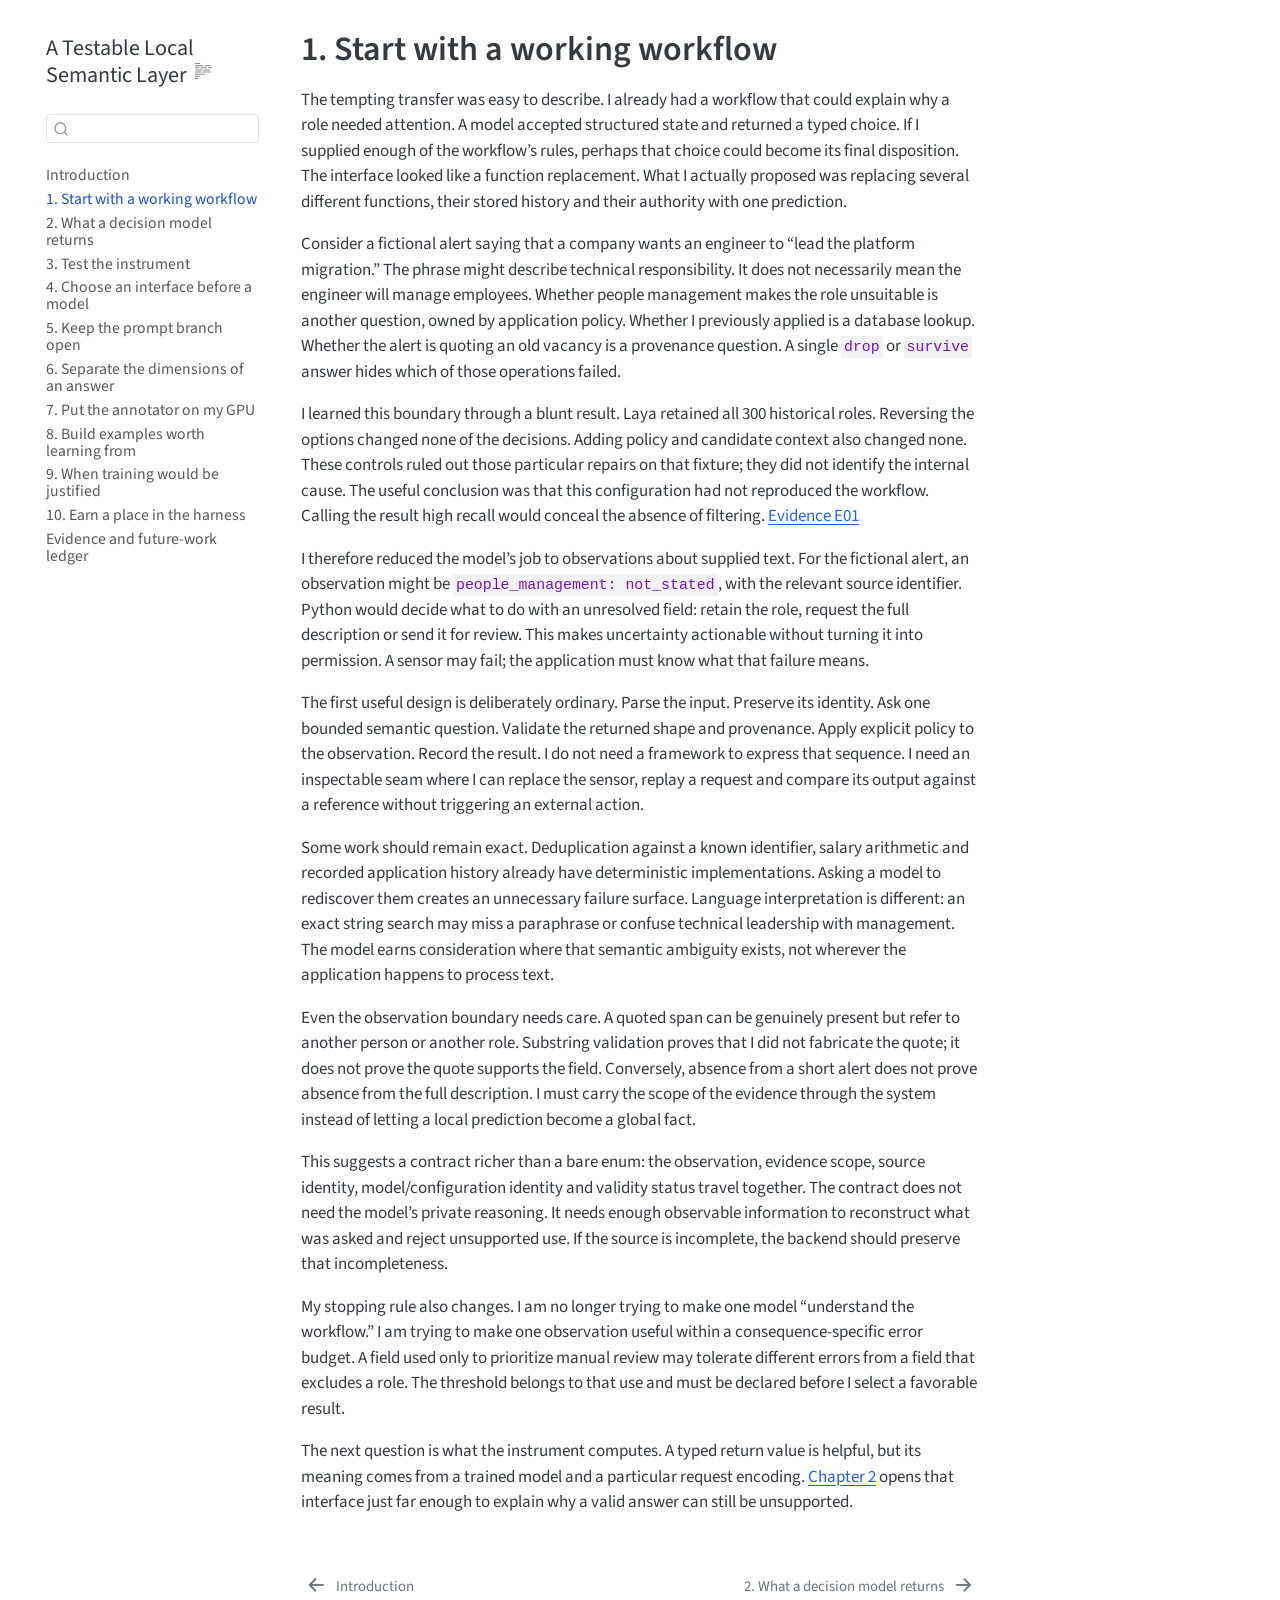
==== docs/01-workflow.html @ e4740bd5 "docs: publish reviewed first research-book draft" ====
<!DOCTYPE html>
<html xmlns="http://www.w3.org/1999/xhtml" lang="en" xml:lang="en"><head>

<meta charset="utf-8">
<meta name="generator" content="quarto-1.10.18">

<meta name="viewport" content="width=device-width, initial-scale=1.0, user-scalable=yes">


<title>1. Start with a working workflow – A Testable Local Semantic Layer</title>
<style>
/* Default styles provided by pandoc.
** See https://pandoc.org/MANUAL.html#variables-for-html for config info.
*/
span.smallcaps{font-variant: small-caps;}
div.columns{display: flex; gap: 1.5em;}
div.column{flex: auto;}
@media screen {
div.columns{gap: min(4vw, 1.5em);}
div.column{overflow-x: auto;}
}
div.hanging-indent{margin-left: 1.5em; text-indent: -1.5em;}
ul.task-list{list-style: none;}
ul.task-list li input[type="checkbox"] {
  width: 0.8em;
  margin: 0 0.8em 0.2em -1em; /* quarto-specific, see https://github.com/quarto-dev/quarto-cli/issues/4556 */ 
  vertical-align: middle;
}
</style>


<script src="site_libs/quarto-nav/quarto-nav.js"></script>
<script src="site_libs/quarto-nav/headroom.min.js"></script>
<script src="site_libs/clipboard/clipboard.min.js"></script>
<script src="site_libs/quarto-search/autocomplete.umd.js"></script>
<script src="site_libs/quarto-search/fuse.min.js"></script>
<script src="site_libs/quarto-search/quarto-search.js"></script>
<meta name="quarto:offset" content="./">
<link href="./02-instrument.html" rel="next">
<link href="./index.html" rel="prev">
<script src="site_libs/quarto-html/quarto.js" type="module"></script>
<script src="site_libs/quarto-html/tabsets/tabsets.js" type="module"></script>
<script src="site_libs/quarto-html/popper.min.js"></script>
<script src="site_libs/quarto-html/tippy.umd.min.js"></script>
<script src="site_libs/quarto-html/anchor.min.js"></script>
<link href="site_libs/quarto-html/tippy.css" rel="stylesheet">
<link href="site_libs/quarto-html/quarto-syntax-highlighting-64a204ab8560d761af7679ceaba22944.css" rel="stylesheet" id="quarto-text-highlighting-styles">
<script src="site_libs/bootstrap/bootstrap.min.js"></script>
<link href="site_libs/bootstrap/bootstrap-icons.css" rel="stylesheet">
<link href="site_libs/bootstrap/bootstrap-7227454d60a76f7036b3a8bd656475dd.min.css" rel="stylesheet" append-hash="true" id="quarto-bootstrap" data-mode="light">
<script id="quarto-search-options" type="application/json">{
  "location": "sidebar",
  "copy-button": false,
  "collapse-after": 3,
  "panel-placement": "start",
  "type": "textbox",
  "limit": 50,
  "keyboard-shortcut": [
    "f",
    "/",
    "s"
  ],
  "show-item-context": false,
  "language": {
    "search-no-results-text": "No results",
    "search-matching-documents-text": "matching documents",
    "search-copy-link-title": "Copy link to search",
    "search-hide-matches-text": "Hide additional matches",
    "search-more-match-text": "more match in this document",
    "search-more-matches-text": "more matches in this document",
    "search-clear-button-title": "Clear",
    "search-text-placeholder": "",
    "search-detached-cancel-button-title": "Cancel",
    "search-submit-button-title": "Submit",
    "search-label": "Search"
  }
}</script>


<link rel="stylesheet" href="styles.css">
</head>

<body class="nav-sidebar floating quarto-light">

<div id="quarto-search-results"></div>
  <header id="quarto-header" class="headroom fixed-top">
  <nav class="quarto-secondary-nav">
    <div class="container-fluid d-flex">
      <button type="button" class="quarto-btn-toggle btn" data-bs-toggle="collapse" role="button" data-bs-target=".quarto-sidebar-collapse-item" aria-controls="quarto-sidebar" aria-expanded="false" aria-label="Toggle sidebar navigation" onclick="if (window.quartoToggleHeadroom) { window.quartoToggleHeadroom(); }">
        <i class="bi bi-layout-text-sidebar-reverse"></i>
      </button>
        <nav class="quarto-page-breadcrumbs" aria-label="breadcrumb"><ol class="breadcrumb"><li class="breadcrumb-item"><a href="./01-workflow.html"><span class="chapter-title">1. Start with a working workflow</span></a></li></ol></nav>
        <a class="flex-grow-1" role="navigation" data-bs-toggle="collapse" data-bs-target=".quarto-sidebar-collapse-item" aria-controls="quarto-sidebar" aria-expanded="false" aria-label="Toggle sidebar navigation" onclick="if (window.quartoToggleHeadroom) { window.quartoToggleHeadroom(); }">      
        </a>
      <button type="button" class="btn quarto-search-button" aria-label="Search" onclick="window.quartoOpenSearch();">
        <i class="bi bi-search"></i>
      </button>
    </div>
  </nav>
</header>
<!-- content -->
<div id="quarto-content" class="quarto-container page-columns page-rows-contents page-layout-article">
<!-- sidebar -->
  <nav id="quarto-sidebar" class="sidebar collapse collapse-horizontal quarto-sidebar-collapse-item sidebar-navigation floating overflow-auto">
    <div class="pt-lg-2 mt-2 text-left sidebar-header">
    <div class="sidebar-title mb-0 py-0">
      <a href="./">A Testable Local Semantic Layer</a> 
        <div class="sidebar-tools-main">
  <a href="" class="quarto-reader-toggle quarto-navigation-tool px-1" onclick="window.quartoToggleReader(); return false;" title="Toggle reader mode">
  <div class="quarto-reader-toggle-btn">
  <i class="bi"></i>
  </div>
</a>
</div>
    </div>
      </div>
        <div class="mt-2 flex-shrink-0 align-items-center">
        <div class="sidebar-search">
        <div id="quarto-search" class="" title="Search"></div>
        </div>
        </div>
    <div class="sidebar-menu-container"> 
    <ul class="list-unstyled mt-1">
        <li class="sidebar-item">
  <div class="sidebar-item-container"> 
  <a href="./index.html" class="sidebar-item-text sidebar-link"><span class="chapter-title">Introduction</span></a>
  </div>
</li>
        <li class="sidebar-item">
  <div class="sidebar-item-container"> 
  <a href="./01-workflow.html" class="sidebar-item-text sidebar-link active"><span class="chapter-title">1. Start with a working workflow</span></a>
  </div>
</li>
        <li class="sidebar-item">
  <div class="sidebar-item-container"> 
  <a href="./02-instrument.html" class="sidebar-item-text sidebar-link"><span class="chapter-title">2. What a decision model returns</span></a>
  </div>
</li>
        <li class="sidebar-item">
  <div class="sidebar-item-container"> 
  <a href="./03-diagnostics.html" class="sidebar-item-text sidebar-link"><span class="chapter-title">3. Test the instrument</span></a>
  </div>
</li>
        <li class="sidebar-item">
  <div class="sidebar-item-container"> 
  <a href="./04-landscape.html" class="sidebar-item-text sidebar-link"><span class="chapter-title">4. Choose an interface before a model</span></a>
  </div>
</li>
        <li class="sidebar-item">
  <div class="sidebar-item-container"> 
  <a href="./05-prompts.html" class="sidebar-item-text sidebar-link"><span class="chapter-title">5. Keep the prompt branch open</span></a>
  </div>
</li>
        <li class="sidebar-item">
  <div class="sidebar-item-container"> 
  <a href="./06-references.html" class="sidebar-item-text sidebar-link"><span class="chapter-title">6. Separate the dimensions of an answer</span></a>
  </div>
</li>
        <li class="sidebar-item">
  <div class="sidebar-item-container"> 
  <a href="./07-spark.html" class="sidebar-item-text sidebar-link"><span class="chapter-title">7. Put the annotator on my GPU</span></a>
  </div>
</li>
        <li class="sidebar-item">
  <div class="sidebar-item-container"> 
  <a href="./08-supervision.html" class="sidebar-item-text sidebar-link"><span class="chapter-title">8. Build examples worth learning from</span></a>
  </div>
</li>
        <li class="sidebar-item">
  <div class="sidebar-item-container"> 
  <a href="./09-training.html" class="sidebar-item-text sidebar-link"><span class="chapter-title">9. When training would be justified</span></a>
  </div>
</li>
        <li class="sidebar-item">
  <div class="sidebar-item-container"> 
  <a href="./10-gates.html" class="sidebar-item-text sidebar-link"><span class="chapter-title">10. Earn a place in the harness</span></a>
  </div>
</li>
        <li class="sidebar-item">
  <div class="sidebar-item-container"> 
  <a href="./evidence.html" class="sidebar-item-text sidebar-link"><span class="chapter-title">Evidence and future-work ledger</span></a>
  </div>
</li>
    </ul>
    </div>
</nav>
<div id="quarto-sidebar-glass" class="quarto-sidebar-collapse-item" data-bs-toggle="collapse" data-bs-target=".quarto-sidebar-collapse-item"></div>
<!-- margin-sidebar -->
    <div id="quarto-margin-sidebar" class="sidebar margin-sidebar zindex-bottom">
        
    </div>
<!-- main -->
<main class="content" id="quarto-document-content">

<header id="title-block-header" class="quarto-title-block default">
<div class="quarto-title">
<h1 class="title"><span class="chapter-title">1. Start with a working workflow</span></h1>
</div>



<div class="quarto-title-meta">

    
  
    
  </div>
  


</header>


<!-- block: ch01-001 -->
<p><span id="ch01-001"></span></p>
<!-- block: ch01-002 -->
<p><span id="ch01-002"></span></p>
<p>The tempting transfer was easy to describe. I already had a workflow that could explain why a role needed attention. A model accepted structured state and returned a typed choice. If I supplied enough of the workflow’s rules, perhaps that choice could become its final disposition. The interface looked like a function replacement. What I actually proposed was replacing several different functions, their stored history and their authority with one prediction.</p>
<!-- block: ch01-003 -->
<p><span id="ch01-003"></span></p>
<p>Consider a fictional alert saying that a company wants an engineer to “lead the platform migration.” The phrase might describe technical responsibility. It does not necessarily mean the engineer will manage employees. Whether people management makes the role unsuitable is another question, owned by application policy. Whether I previously applied is a database lookup. Whether the alert is quoting an old vacancy is a provenance question. A single <code>drop</code> or <code>survive</code> answer hides which of those operations failed.</p>
<!-- block: ch01-004 -->
<p><span id="ch01-004"></span></p>
<p>I learned this boundary through a blunt result. Laya retained all 300 historical roles. Reversing the options changed none of the decisions. Adding policy and candidate context also changed none. These controls ruled out those particular repairs on that fixture; they did not identify the internal cause. The useful conclusion was that this configuration had not reproduced the workflow. Calling the result high recall would conceal the absence of filtering. <a href="./evidence.html#e01-workflow-and-sparse-evidence">Evidence E01</a></p>
<!-- block: ch01-005 -->
<p><span id="ch01-005"></span></p>
<p>I therefore reduced the model’s job to observations about supplied text. For the fictional alert, an observation might be <code>people_management: not_stated</code>, with the relevant source identifier. Python would decide what to do with an unresolved field: retain the role, request the full description or send it for review. This makes uncertainty actionable without turning it into permission. A sensor may fail; the application must know what that failure means.</p>
<!-- block: ch01-006 -->
<p><span id="ch01-006"></span></p>
<p>The first useful design is deliberately ordinary. Parse the input. Preserve its identity. Ask one bounded semantic question. Validate the returned shape and provenance. Apply explicit policy to the observation. Record the result. I do not need a framework to express that sequence. I need an inspectable seam where I can replace the sensor, replay a request and compare its output against a reference without triggering an external action.</p>
<!-- block: ch01-007 -->
<p><span id="ch01-007"></span></p>
<p>Some work should remain exact. Deduplication against a known identifier, salary arithmetic and recorded application history already have deterministic implementations. Asking a model to rediscover them creates an unnecessary failure surface. Language interpretation is different: an exact string search may miss a paraphrase or confuse technical leadership with management. The model earns consideration where that semantic ambiguity exists, not wherever the application happens to process text.</p>
<!-- block: ch01-008 -->
<p><span id="ch01-008"></span></p>
<p>Even the observation boundary needs care. A quoted span can be genuinely present but refer to another person or another role. Substring validation proves that I did not fabricate the quote; it does not prove the quote supports the field. Conversely, absence from a short alert does not prove absence from the full description. I must carry the scope of the evidence through the system instead of letting a local prediction become a global fact.</p>
<!-- block: ch01-009 -->
<p><span id="ch01-009"></span></p>
<p>This suggests a contract richer than a bare enum: the observation, evidence scope, source identity, model/configuration identity and validity status travel together. The contract does not need the model’s private reasoning. It needs enough observable information to reconstruct what was asked and reject unsupported use. If the source is incomplete, the backend should preserve that incompleteness.</p>
<!-- block: ch01-010 -->
<p><span id="ch01-010"></span></p>
<p>My stopping rule also changes. I am no longer trying to make one model “understand the workflow.” I am trying to make one observation useful within a consequence-specific error budget. A field used only to prioritize manual review may tolerate different errors from a field that excludes a role. The threshold belongs to that use and must be declared before I select a favorable result.</p>
<!-- block: ch01-011 -->
<p><span id="ch01-011"></span></p>
<p>The next question is what the instrument computes. A typed return value is helpful, but its meaning comes from a trained model and a particular request encoding. <a href="./02-instrument.html">Chapter 2</a> opens that interface just far enough to explain why a valid answer can still be unsupported.</p>



</main> <!-- /main -->
<script id="quarto-html-after-body" type="application/javascript">
  window.document.addEventListener("DOMContentLoaded", function (event) {
    const icon = "";
    const anchorJS = new window.AnchorJS();
    anchorJS.options = {
      placement: 'right',
      icon: icon
    };
    anchorJS.add('.anchored');
    const isCodeAnnotation = (el) => {
      for (const clz of el.classList) {
        if (clz.startsWith('code-annotation-')) {                     
          return true;
        }
      }
      return false;
    }
    const onCopySuccess = function(e) {
      // button target
      const button = e.trigger;
      // don't keep focus
      button.blur();
      // flash "checked"
      button.classList.add('code-copy-button-checked');
      var currentTitle = button.getAttribute("title");
      button.setAttribute("title", "Copied!");
      let tooltip;
      if (window.bootstrap) {
        button.setAttribute("data-bs-toggle", "tooltip");
        button.setAttribute("data-bs-placement", "left");
        button.setAttribute("data-bs-title", "Copied!");
        tooltip = new bootstrap.Tooltip(button, 
          { trigger: "manual", 
            customClass: "code-copy-button-tooltip",
            offset: [0, -8]});
        tooltip.show();    
      }
      setTimeout(function() {
        if (tooltip) {
          tooltip.hide();
          button.removeAttribute("data-bs-title");
          button.removeAttribute("data-bs-toggle");
          button.removeAttribute("data-bs-placement");
        }
        button.setAttribute("title", currentTitle);
        button.classList.remove('code-copy-button-checked');
      }, 1000);
      // clear code selection
      e.clearSelection();
    }
    const getTextToCopy = function(trigger) {
      const outerScaffold = trigger.parentElement.cloneNode(true);
      const codeEl = outerScaffold.querySelector('code');
      for (const childEl of codeEl.children) {
        if (isCodeAnnotation(childEl)) {
          childEl.remove();
        }
      }
      return codeEl.innerText;
    }
    const clipboard = new window.ClipboardJS('.code-copy-button:not([data-in-quarto-modal])', {
      text: getTextToCopy
    });
    clipboard.on('success', onCopySuccess);
    if (window.document.getElementById('quarto-embedded-source-code-modal')) {
      const clipboardModal = new window.ClipboardJS('.code-copy-button[data-in-quarto-modal]', {
        text: getTextToCopy,
        container: window.document.getElementById('quarto-embedded-source-code-modal')
      });
      clipboardModal.on('success', onCopySuccess);
    }
      var localhostRegex = new RegExp(/^(?:http|https):\/\/localhost\:?[0-9]*\//);
      var mailtoRegex = new RegExp(/^mailto:/);
        var filterRegex = new RegExp('/' + window.location.host + '/');
      var isInternal = (href) => {
          return filterRegex.test(href) || localhostRegex.test(href) || mailtoRegex.test(href);
      }
      // Inspect non-navigation links and adorn them if external
     var links = window.document.querySelectorAll('a[href]:not(.nav-link):not(.navbar-brand):not(.toc-action):not(.sidebar-link):not(.sidebar-item-toggle):not(.pagination-link):not(.no-external):not([aria-hidden]):not(.dropdown-item):not(.quarto-navigation-tool):not(.about-link)');
      for (var i=0; i<links.length; i++) {
        const link = links[i];
        if (!isInternal(link.href)) {
          // undo the damage that might have been done by quarto-nav.js in the case of
          // links that we want to consider external
          if (link.dataset.originalHref !== undefined) {
            link.href = link.dataset.originalHref;
          }
        }
      }
    function tippyHover(el, contentFn, onTriggerFn, onUntriggerFn) {
      const config = {
        allowHTML: true,
        maxWidth: 500,
        delay: 100,
        arrow: false,
        appendTo: function(el) {
            return el.parentElement;
        },
        interactive: true,
        interactiveBorder: 10,
        theme: 'quarto',
        placement: 'bottom-start',
      };
      if (contentFn) {
        config.content = contentFn;
      }
      if (onTriggerFn) {
        config.onTrigger = onTriggerFn;
      }
      if (onUntriggerFn) {
        config.onUntrigger = onUntriggerFn;
      }
      window.tippy(el, config); 
    }
    const noterefs = window.document.querySelectorAll('a[role="doc-noteref"]');
    for (var i=0; i<noterefs.length; i++) {
      const ref = noterefs[i];
      tippyHover(ref, function() {
        // use id or data attribute instead here
        let href = ref.getAttribute('data-footnote-href') || ref.getAttribute('href');
        try { href = new URL(href).hash; } catch {}
        const id = href.replace(/^#\/?/, "");
        const note = window.document.getElementById(id);
        if (note) {
          return note.innerHTML;
        } else {
          return "";
        }
      });
    }
    const xrefs = window.document.querySelectorAll('a.quarto-xref');
    const processXRef = (id, note) => {
      // Strip column container classes
      const stripColumnClz = (el) => {
        el.classList.remove("page-full", "page-columns");
        if (el.children) {
          for (const child of el.children) {
            stripColumnClz(child);
          }
        }
      }
      stripColumnClz(note)
      if (id === null || id.startsWith('sec-')) {
        // Special case sections, only their first couple elements
        const container = document.createElement("div");
        if (note.children && note.children.length > 2) {
          container.appendChild(note.children[0].cloneNode(true));
          for (let i = 1; i < note.children.length; i++) {
            const child = note.children[i];
            if (child.tagName === "P" && child.innerText === "") {
              continue;
            } else {
              container.appendChild(child.cloneNode(true));
              break;
            }
          }
          if (window.Quarto?.typesetMath) {
            window.Quarto.typesetMath(container);
          }
          return container.innerHTML
        } else {
          if (window.Quarto?.typesetMath) {
            window.Quarto.typesetMath(note);
          }
          return note.innerHTML;
        }
      } else {
        // Remove any anchor links if they are present
        const anchorLink = note.querySelector('a.anchorjs-link');
        if (anchorLink) {
          anchorLink.remove();
        }
        if (window.Quarto?.typesetMath) {
          window.Quarto.typesetMath(note);
        }
        if (note.classList.contains("callout")) {
          return note.outerHTML;
        } else {
          return note.innerHTML;
        }
      }
    }
    for (var i=0; i<xrefs.length; i++) {
      const xref = xrefs[i];
      tippyHover(xref, undefined, function(instance) {
        instance.disable();
        let url = xref.getAttribute('href');
        let hash = undefined; 
        if (url.startsWith('#')) {
          hash = url;
        } else {
          try { hash = new URL(url).hash; } catch {}
        }
        if (hash) {
          const id = hash.replace(/^#\/?/, "");
          const note = window.document.getElementById(id);
          if (note !== null) {
            try {
              const html = processXRef(id, note.cloneNode(true));
              instance.setContent(html);
            } finally {
              instance.enable();
              instance.show();
            }
          } else {
            // See if we can fetch this
            fetch(url.split('#')[0])
            .then(res => res.text())
            .then(html => {
              const parser = new DOMParser();
              const htmlDoc = parser.parseFromString(html, "text/html");
              const note = htmlDoc.getElementById(id);
              if (note !== null) {
                const html = processXRef(id, note);
                instance.setContent(html);
              } 
            }).finally(() => {
              instance.enable();
              instance.show();
            });
          }
        } else {
          // See if we can fetch a full url (with no hash to target)
          // This is a special case and we should probably do some content thinning / targeting
          fetch(url)
          .then(res => res.text())
          .then(html => {
            const parser = new DOMParser();
            const htmlDoc = parser.parseFromString(html, "text/html");
            const note = htmlDoc.querySelector('main.content');
            if (note !== null) {
              // This should only happen for chapter cross references
              // (since there is no id in the URL)
              // remove the first header
              if (note.children.length > 0 && note.children[0].tagName === "HEADER") {
                note.children[0].remove();
              }
              const html = processXRef(null, note);
              instance.setContent(html);
            } 
          }).finally(() => {
            instance.enable();
            instance.show();
          });
        }
      }, function(instance) {
      });
    }
        let selectedAnnoteEl;
        const selectorForAnnotation = ( cell, annotation) => {
          let cellAttr = 'data-code-cell="' + cell + '"';
          let lineAttr = 'data-code-annotation="' +  annotation + '"';
          const selector = 'span[' + cellAttr + '][' + lineAttr + ']';
          return selector;
        }
        const selectCodeLines = (annoteEl) => {
          const doc = window.document;
          const targetCell = annoteEl.getAttribute("data-target-cell");
          const targetAnnotation = annoteEl.getAttribute("data-target-annotation");
          const annoteSpan = window.document.querySelector(selectorForAnnotation(targetCell, targetAnnotation));
          const lines = annoteSpan.getAttribute("data-code-lines").split(",");
          const lineIds = lines.map((line) => {
            return targetCell + "-" + line;
          })
          let top = null;
          let height = null;
          let parent = null;
          if (lineIds.length > 0) {
              //compute the position of the single el (top and bottom and make a div)
              const el = window.document.getElementById(lineIds[0]);
              top = el.offsetTop;
              height = el.offsetHeight;
              parent = el.parentElement.parentElement;
            if (lineIds.length > 1) {
              const lastEl = window.document.getElementById(lineIds[lineIds.length - 1]);
              const bottom = lastEl.offsetTop + lastEl.offsetHeight;
              height = bottom - top;
            }
            if (top !== null && height !== null && parent !== null) {
              // cook up a div (if necessary) and position it 
              let div = window.document.getElementById("code-annotation-line-highlight");
              if (div === null) {
                div = window.document.createElement("div");
                div.setAttribute("id", "code-annotation-line-highlight");
                div.style.position = 'absolute';
                parent.appendChild(div);
              }
              div.style.top = top - 2 + "px";
              div.style.height = height + 4 + "px";
              div.style.left = 0;
              let gutterDiv = window.document.getElementById("code-annotation-line-highlight-gutter");
              if (gutterDiv === null) {
                gutterDiv = window.document.createElement("div");
                gutterDiv.setAttribute("id", "code-annotation-line-highlight-gutter");
                gutterDiv.style.position = 'absolute';
                const codeCell = window.document.getElementById(targetCell);
                const gutter = codeCell.querySelector('.code-annotation-gutter');
                gutter.appendChild(gutterDiv);
              }
              gutterDiv.style.top = top - 2 + "px";
              gutterDiv.style.height = height + 4 + "px";
            }
            selectedAnnoteEl = annoteEl;
          }
        };
        const unselectCodeLines = () => {
          const elementsIds = ["code-annotation-line-highlight", "code-annotation-line-highlight-gutter"];
          elementsIds.forEach((elId) => {
            const div = window.document.getElementById(elId);
            if (div) {
              div.remove();
            }
          });
          selectedAnnoteEl = undefined;
        };
          // Handle positioning of the toggle
      window.addEventListener(
        "resize",
        throttle(() => {
          elRect = undefined;
          if (selectedAnnoteEl) {
            selectCodeLines(selectedAnnoteEl);
          }
        }, 10)
      );
      function throttle(fn, ms) {
      let throttle = false;
      let timer;
        return (...args) => {
          if(!throttle) { // first call gets through
              fn.apply(this, args);
              throttle = true;
          } else { // all the others get throttled
              if(timer) clearTimeout(timer); // cancel #2
              timer = setTimeout(() => {
                fn.apply(this, args);
                timer = throttle = false;
              }, ms);
          }
        };
      }
        // Attach click handler to the DT
        const annoteDls = window.document.querySelectorAll('dt[data-target-cell]');
        for (const annoteDlNode of annoteDls) {
          annoteDlNode.addEventListener('click', (event) => {
            const clickedEl = event.target;
            if (clickedEl !== selectedAnnoteEl) {
              unselectCodeLines();
              const activeEl = window.document.querySelector('dt[data-target-cell].code-annotation-active');
              if (activeEl) {
                activeEl.classList.remove('code-annotation-active');
              }
              selectCodeLines(clickedEl);
              clickedEl.classList.add('code-annotation-active');
            } else {
              // Unselect the line
              unselectCodeLines();
              clickedEl.classList.remove('code-annotation-active');
            }
          });
        }
    const findCites = (el) => {
      const parentEl = el.parentElement;
      if (parentEl) {
        const cites = parentEl.dataset.cites;
        if (cites) {
          return {
            el,
            cites: cites.split(' ')
          };
        } else {
          return findCites(el.parentElement)
        }
      } else {
        return undefined;
      }
    };
    var bibliorefs = window.document.querySelectorAll('a[role="doc-biblioref"]');
    for (var i=0; i<bibliorefs.length; i++) {
      const ref = bibliorefs[i];
      const citeInfo = findCites(ref);
      if (citeInfo) {
        tippyHover(citeInfo.el, function() {
          var popup = window.document.createElement('div');
          citeInfo.cites.forEach(function(cite) {
            var citeDiv = window.document.createElement('div');
            citeDiv.classList.add('hanging-indent');
            citeDiv.classList.add('csl-entry');
            var biblioDiv = window.document.getElementById('ref-' + cite);
            if (biblioDiv) {
              citeDiv.innerHTML = biblioDiv.innerHTML;
            }
            popup.appendChild(citeDiv);
          });
          return popup.innerHTML;
        });
      }
    }
  });
  </script>
<nav class="page-navigation">
  <div class="nav-page nav-page-previous">
      <a href="./index.html" class="pagination-link" aria-label="Introduction">
        <i class="bi bi-arrow-left-short"></i> <span class="nav-page-text"><span class="chapter-title">Introduction</span></span>
      </a>          
  </div>
  <div class="nav-page nav-page-next">
      <a href="./02-instrument.html" class="pagination-link" aria-label="2. What a decision model returns">
        <span class="nav-page-text"><span class="chapter-title">2. What a decision model returns</span></span> <i class="bi bi-arrow-right-short"></i>
      </a>
  </div>
</nav>
</div> <!-- /content -->




</body></html>
---- docs/site_libs/quarto-html/tippy.css ----
.tippy-box[data-animation=fade][data-state=hidden]{opacity:0}[data-tippy-root]{max-width:calc(100vw - 10px)}.tippy-box{position:relative;background-color:#333;color:#fff;border-radius:4px;font-size:14px;line-height:1.4;white-space:normal;outline:0;transition-property:transform,visibility,opacity}.tippy-box[data-placement^=top]>.tippy-arrow{bottom:0}.tippy-box[data-placement^=top]>.tippy-arrow:before{bottom:-7px;left:0;border-width:8px 8px 0;border-top-color:initial;transform-origin:center top}.tippy-box[data-placement^=bottom]>.tippy-arrow{top:0}.tippy-box[data-placement^=bottom]>.tippy-arrow:before{top:-7px;left:0;border-width:0 8px 8px;border-bottom-color:initial;transform-origin:center bottom}.tippy-box[data-placement^=left]>.tippy-arrow{right:0}.tippy-box[data-placement^=left]>.tippy-arrow:before{border-width:8px 0 8px 8px;border-left-color:initial;right:-7px;transform-origin:center left}.tippy-box[data-placement^=right]>.tippy-arrow{left:0}.tippy-box[data-placement^=right]>.tippy-arrow:before{left:-7px;border-width:8px 8px 8px 0;border-right-color:initial;transform-origin:center right}.tippy-box[data-inertia][data-state=visible]{transition-timing-function:cubic-bezier(.54,1.5,.38,1.11)}.tippy-arrow{width:16px;height:16px;color:#333}.tippy-arrow:before{content:"";position:absolute;border-color:transparent;border-style:solid}.tippy-content{position:relative;padding:5px 9px;z-index:1}
---- docs/site_libs/quarto-html/quarto-syntax-highlighting-64a204ab8560d761af7679ceaba22944.css ----
/* quarto syntax highlight colors */
:root {
  --quarto-hl-ot-color: #003B4F;
  --quarto-hl-at-color: #657422;
  --quarto-hl-ss-color: #20794D;
  --quarto-hl-an-color: #5E5E5E;
  --quarto-hl-fu-color: #4758AB;
  --quarto-hl-st-color: #20794D;
  --quarto-hl-cf-color: #003B4F;
  --quarto-hl-op-color: #5E5E5E;
  --quarto-hl-er-color: #AD0000;
  --quarto-hl-bn-color: #AD0000;
  --quarto-hl-al-color: #AD0000;
  --quarto-hl-va-color: #111111;
  --quarto-hl-bu-color: inherit;
  --quarto-hl-ex-color: inherit;
  --quarto-hl-pp-color: #AD0000;
  --quarto-hl-in-color: #5E5E5E;
  --quarto-hl-vs-color: #20794D;
  --quarto-hl-wa-color: #5E5E5E;
  --quarto-hl-do-color: #5E5E5E;
  --quarto-hl-im-color: #00769E;
  --quarto-hl-ch-color: #20794D;
  --quarto-hl-dt-color: #AD0000;
  --quarto-hl-fl-color: #AD0000;
  --quarto-hl-co-color: #5E5E5E;
  --quarto-hl-cv-color: #5E5E5E;
  --quarto-hl-cn-color: #8f5902;
  --quarto-hl-sc-color: #5E5E5E;
  --quarto-hl-dv-color: #AD0000;
  --quarto-hl-kw-color: #003B4F;
}

/* other quarto variables */
:root {
  --quarto-font-monospace: SFMono-Regular, Menlo, Monaco, Consolas, "Liberation Mono", "Courier New", monospace;
}

/* syntax highlight based on Pandoc's rules */
pre > code.sourceCode > span {
  color: #003B4F;
}

code.sourceCode > span {
  color: #003B4F;
}

div.sourceCode,
div.sourceCode pre.sourceCode {
  color: #003B4F;
}

/* Normal */
code span {
  color: #003B4F;
}

/* Alert */
code span.al {
  color: #AD0000;
  font-style: inherit;
}

/* Annotation */
code span.an {
  color: #5E5E5E;
  font-style: inherit;
}

/* Attribute */
code span.at {
  color: #657422;
  font-style: inherit;
}

/* BaseN */
code span.bn {
  color: #AD0000;
  font-style: inherit;
}

/* BuiltIn */
code span.bu {
  font-style: inherit;
}

/* ControlFlow */
code span.cf {
  color: #003B4F;
  font-weight: bold;
  font-style: inherit;
}

/* Char */
code span.ch {
  color: #20794D;
  font-style: inherit;
}

/* Constant */
code span.cn {
  color: #8f5902;
  font-style: inherit;
}

/* Comment */
code span.co {
  color: #5E5E5E;
  font-style: inherit;
}

/* CommentVar */
code span.cv {
  color: #5E5E5E;
  font-style: italic;
}

/* Documentation */
code span.do {
  color: #5E5E5E;
  font-style: italic;
}

/* DataType */
code span.dt {
  color: #AD0000;
  font-style: inherit;
}

/* DecVal */
code span.dv {
  color: #AD0000;
  font-style: inherit;
}

/* Error */
code span.er {
  color: #AD0000;
  font-style: inherit;
}

/* Extension */
code span.ex {
  font-style: inherit;
}

/* Float */
code span.fl {
  color: #AD0000;
  font-style: inherit;
}

/* Function */
code span.fu {
  color: #4758AB;
  font-style: inherit;
}

/* Import */
code span.im {
  color: #00769E;
  font-style: inherit;
}

/* Information */
code span.in {
  color: #5E5E5E;
  font-style: inherit;
}

/* Keyword */
code span.kw {
  color: #003B4F;
  font-weight: bold;
  font-style: inherit;
}

/* Operator */
code span.op {
  color: #5E5E5E;
  font-style: inherit;
}

/* Other */
code span.ot {
  color: #003B4F;
  font-style: inherit;
}

/* Preprocessor */
code span.pp {
  color: #AD0000;
  font-style: inherit;
}

/* SpecialChar */
code span.sc {
  color: #5E5E5E;
  font-style: inherit;
}

/* SpecialString */
code span.ss {
  color: #20794D;
  font-style: inherit;
}

/* String */
code span.st {
  color: #20794D;
  font-style: inherit;
}

/* Variable */
code span.va {
  color: #111111;
  font-style: inherit;
}

/* VerbatimString */
code span.vs {
  color: #20794D;
  font-style: inherit;
}

/* Warning */
code span.wa {
  color: #5E5E5E;
  font-style: italic;
}

.prevent-inlining {
  content: "</";
}

/*# sourceMappingURL=9d8d5bb603a83b8298b89080a598c93b.css.map */
---- docs/styles.css ----
table { display:block; overflow-x:auto; max-width:100%; } td,th { white-space:normal; overflow-wrap:anywhere; } pre { max-width:100%; overflow-x:auto; } img { max-width:100%; height:auto; }
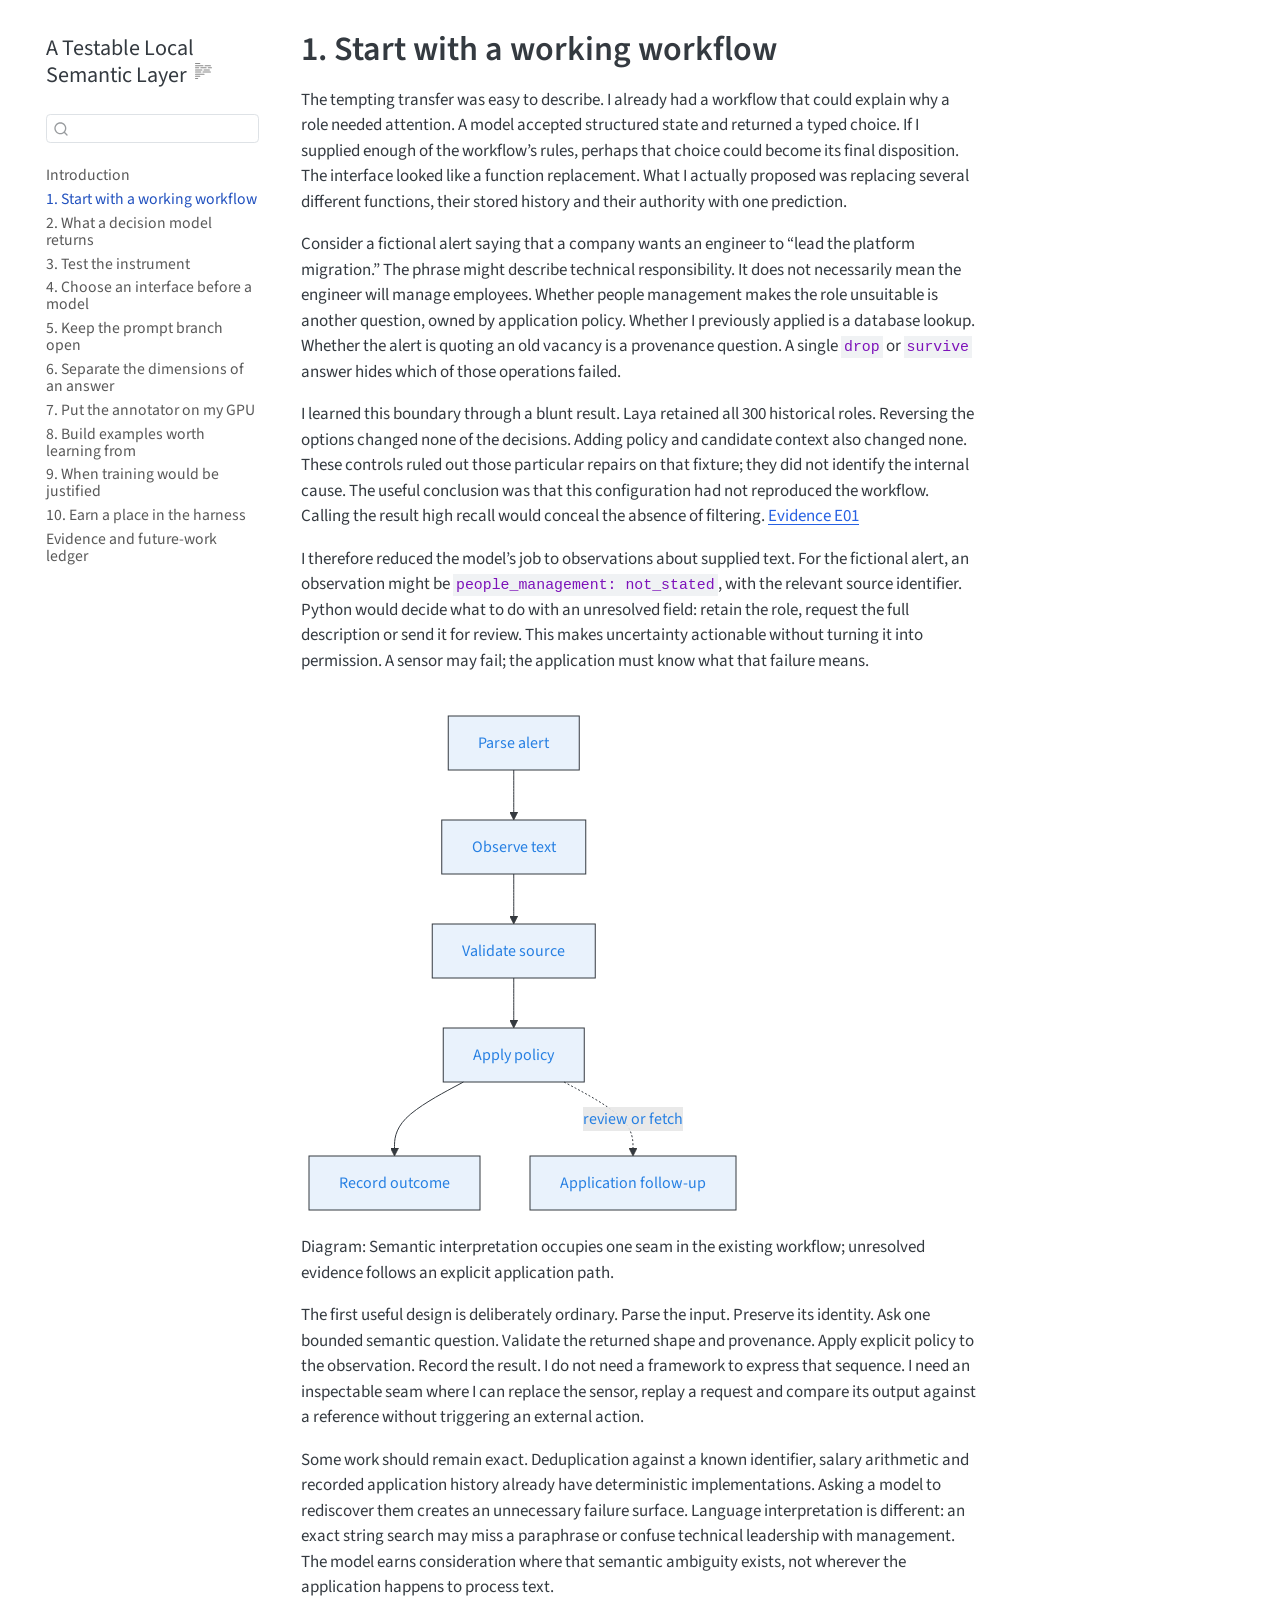
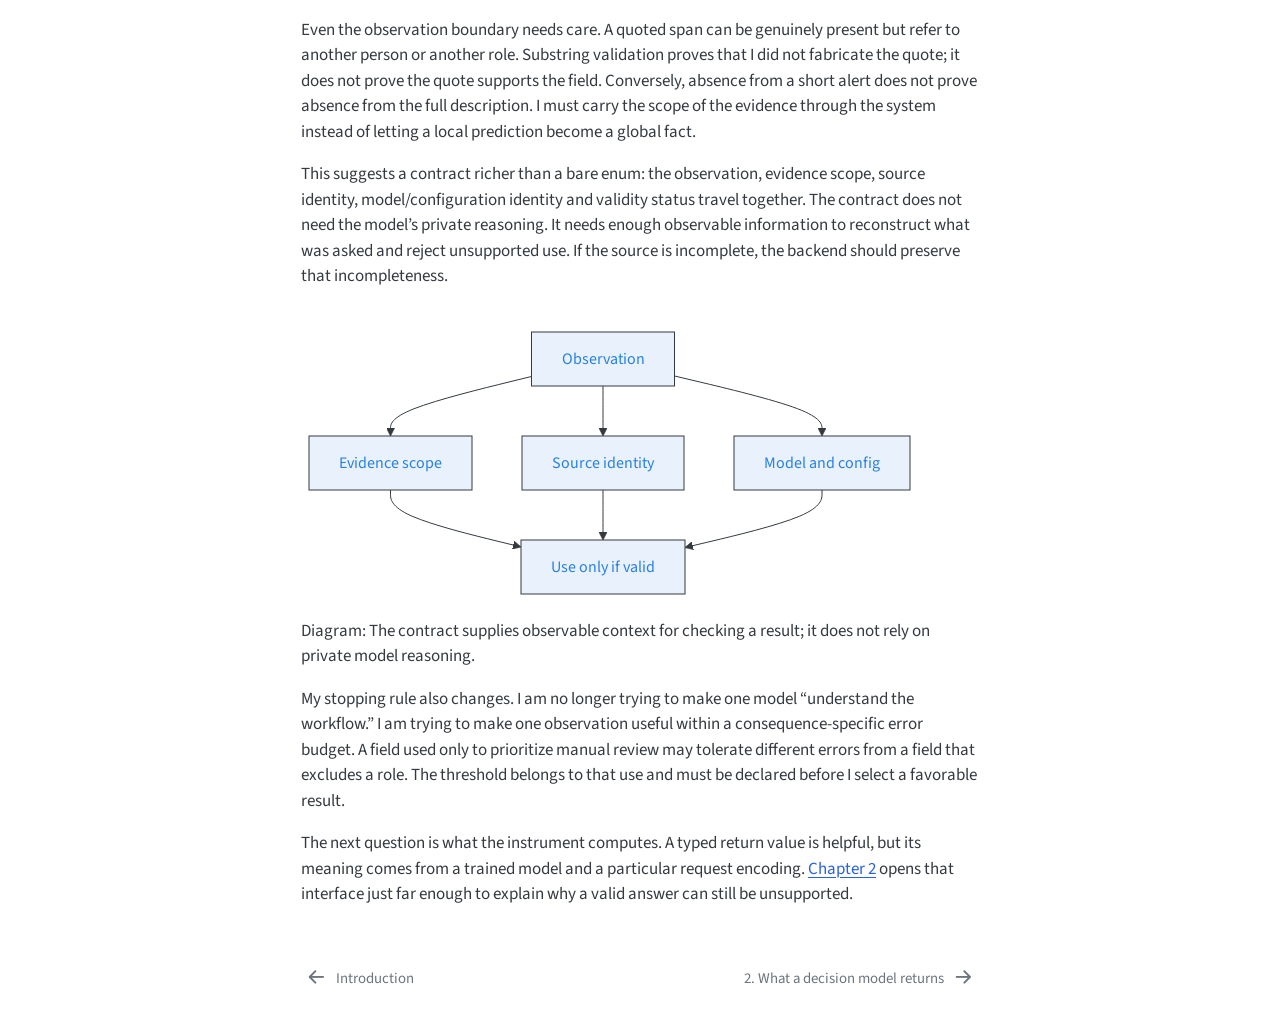
==== commit 1f3d7bf1: "docs: publish expanded prompt study and reviewed diagrams" ====
--- a/docs/01-workflow.html
+++ b/docs/01-workflow.html
@@ -75,6 +75,9 @@
     "search-label": "Search"
   }
 }</script>
+<script src="site_libs/quarto-diagram/mermaid.min.js"></script>
+<script src="site_libs/quarto-diagram/mermaid-init.js"></script>
+<link href="site_libs/quarto-diagram/mermaid.css" rel="stylesheet">
 
 
 <link rel="stylesheet" href="styles.css">
@@ -225,6 +228,28 @@
 <!-- block: ch01-005 -->
 <p><span id="ch01-005"></span></p>
 <p>I therefore reduced the model’s job to observations about supplied text. For the fictional alert, an observation might be <code>people_management: not_stated</code>, with the relevant source identifier. Python would decide what to do with an unresolved field: retain the role, request the full description or send it for review. This makes uncertainty actionable without turning it into permission. A sensor may fail; the application must know what that failure means.</p>
+<!-- block: ch01-diagram-01 -->
+<p><span id="ch01-diagram-01"></span></p>
+<div class="cell" data-layout-align="default">
+<div class="cell-output-display">
+<div>
+<p></p><figure class="figure"><p></p>
+<div>
+<pre class="mermaid mermaid-js">flowchart TD
+    accTitle: Semantic observation within the workflow
+    accDescr: The workflow parses an alert, obtains and validates an observation, applies policy and records an outcome. Unclear evidence can trigger review or a fuller source fetch through the application.
+    Parse["Parse alert"] --&gt; Observe["Observe text"]
+    Observe --&gt; Validate["Validate source"]
+    Validate --&gt; Policy["Apply policy"]
+    Policy --&gt; Record["Record outcome"]
+    Policy -. "review or fetch" .-&gt; Review["Application follow-up"]
+</pre>
+</div>
+<p></p></figure><p></p>
+</div>
+</div>
+</div>
+<p>Diagram: Semantic interpretation occupies one seam in the existing workflow; unresolved evidence follows an explicit application path.</p>
 <!-- block: ch01-006 -->
 <p><span id="ch01-006"></span></p>
 <p>The first useful design is deliberately ordinary. Parse the input. Preserve its identity. Ask one bounded semantic question. Validate the returned shape and provenance. Apply explicit policy to the observation. Record the result. I do not need a framework to express that sequence. I need an inspectable seam where I can replace the sensor, replay a request and compare its output against a reference without triggering an external action.</p>
@@ -237,6 +262,29 @@
 <!-- block: ch01-009 -->
 <p><span id="ch01-009"></span></p>
 <p>This suggests a contract richer than a bare enum: the observation, evidence scope, source identity, model/configuration identity and validity status travel together. The contract does not need the model’s private reasoning. It needs enough observable information to reconstruct what was asked and reject unsupported use. If the source is incomplete, the backend should preserve that incompleteness.</p>
+<!-- block: ch01-diagram-02 -->
+<p><span id="ch01-diagram-02"></span></p>
+<div class="cell" data-layout-align="default">
+<div class="cell-output-display">
+<div>
+<p></p><figure class="figure"><p></p>
+<div>
+<pre class="mermaid mermaid-js">flowchart TD
+    accTitle: Observable contract around a model result
+    accDescr: An observation travels with its evidence scope, source identity and model configuration. Those fields support a validity check before use.
+    Result["Observation"] --&gt; Scope["Evidence scope"]
+    Result --&gt; Source["Source identity"]
+    Result --&gt; Config["Model and config"]
+    Scope --&gt; Gate["Use only if valid"]
+    Source --&gt; Gate
+    Config --&gt; Gate
+</pre>
+</div>
+<p></p></figure><p></p>
+</div>
+</div>
+</div>
+<p>Diagram: The contract supplies observable context for checking a result; it does not rely on private model reasoning.</p>
 <!-- block: ch01-010 -->
 <p><span id="ch01-010"></span></p>
 <p>My stopping rule also changes. I am no longer trying to make one model “understand the workflow.” I am trying to make one observation useful within a consequence-specific error budget. A field used only to prioritize manual review may tolerate different errors from a field that excludes a role. The threshold belongs to that use and must be declared before I select a favorable result.</p>
--- a/docs/site_libs/quarto-diagram/mermaid.css
+++ b/docs/site_libs/quarto-diagram/mermaid.css
@@ -0,0 +1,13 @@
+.mermaidTooltip {
+  position: absolute;
+  text-align: center;
+  max-width: 200px;
+  padding: 2px;
+  font-family: "trebuchet ms", verdana, arial;
+  font-size: 12px;
+  background: #ffffde;
+  border: 1px solid #aaaa33;
+  border-radius: 2px;
+  pointer-events: none;
+  z-index: 1000;
+}
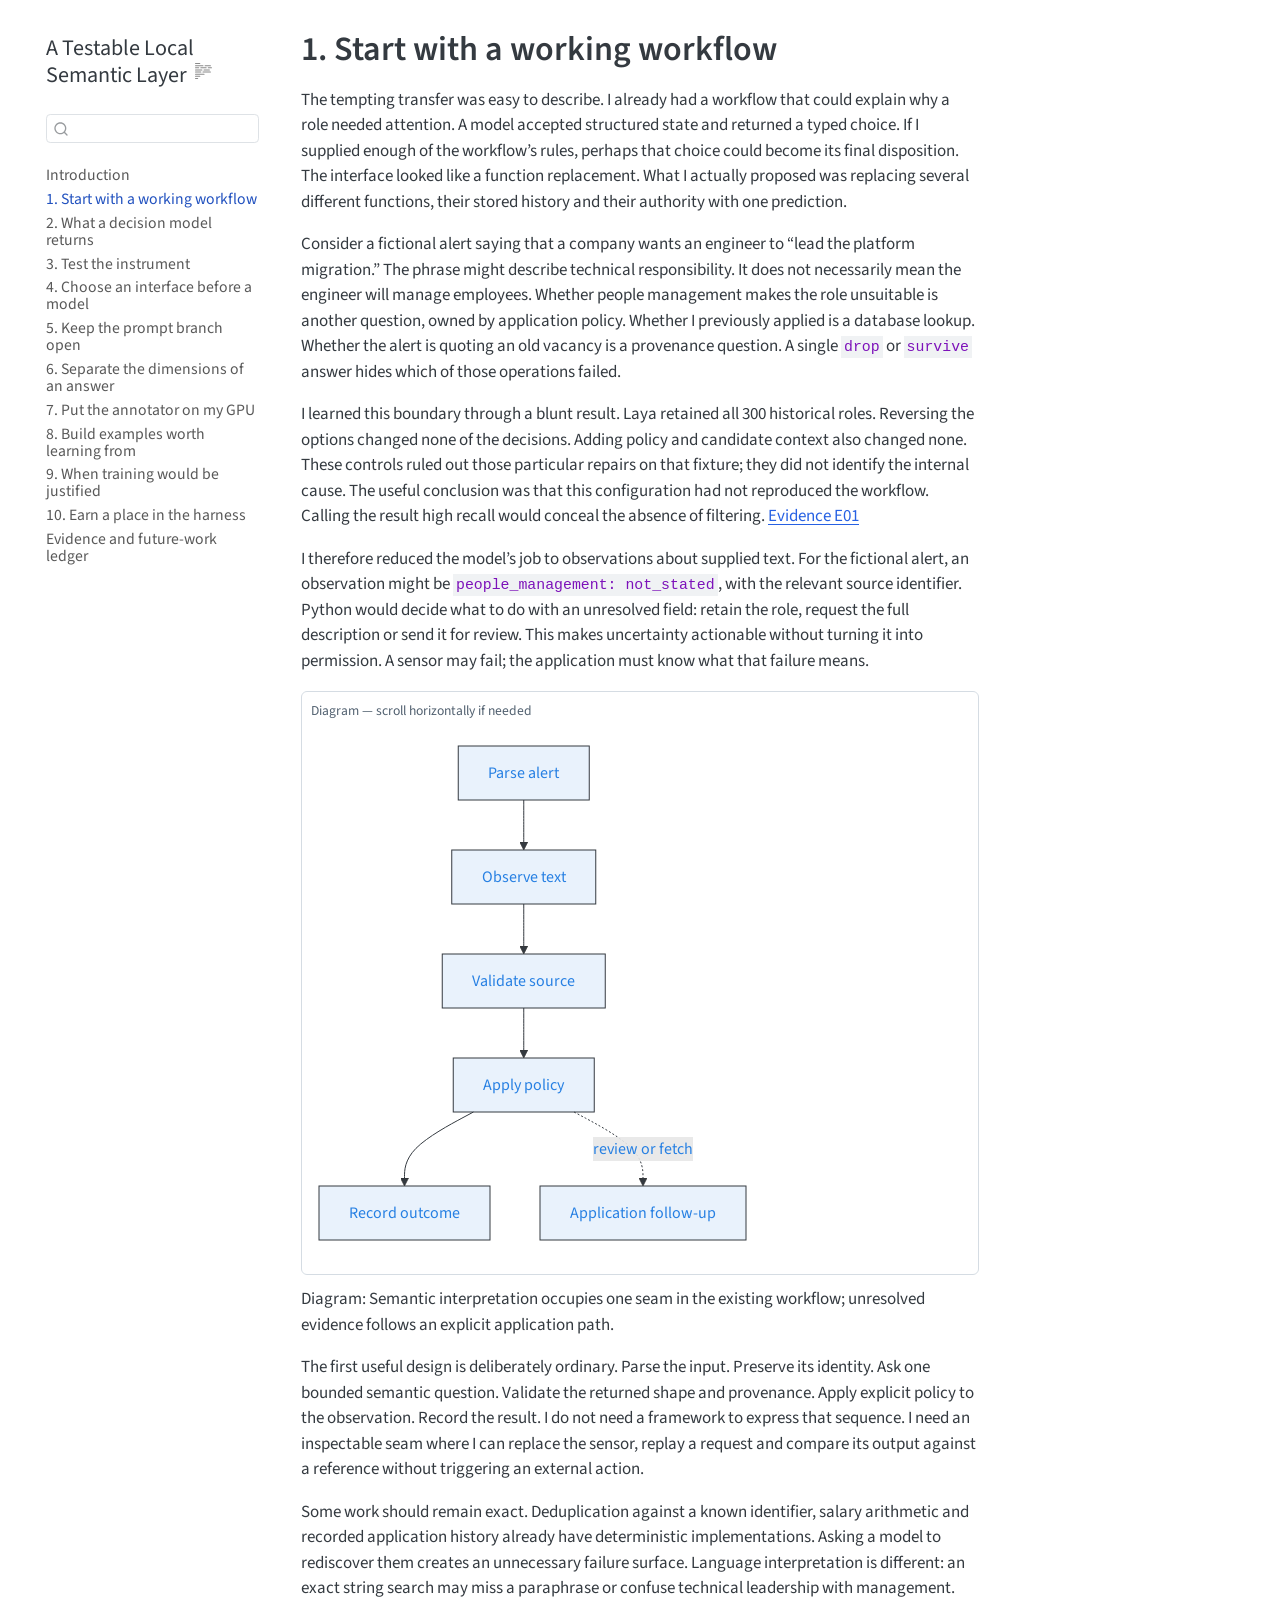
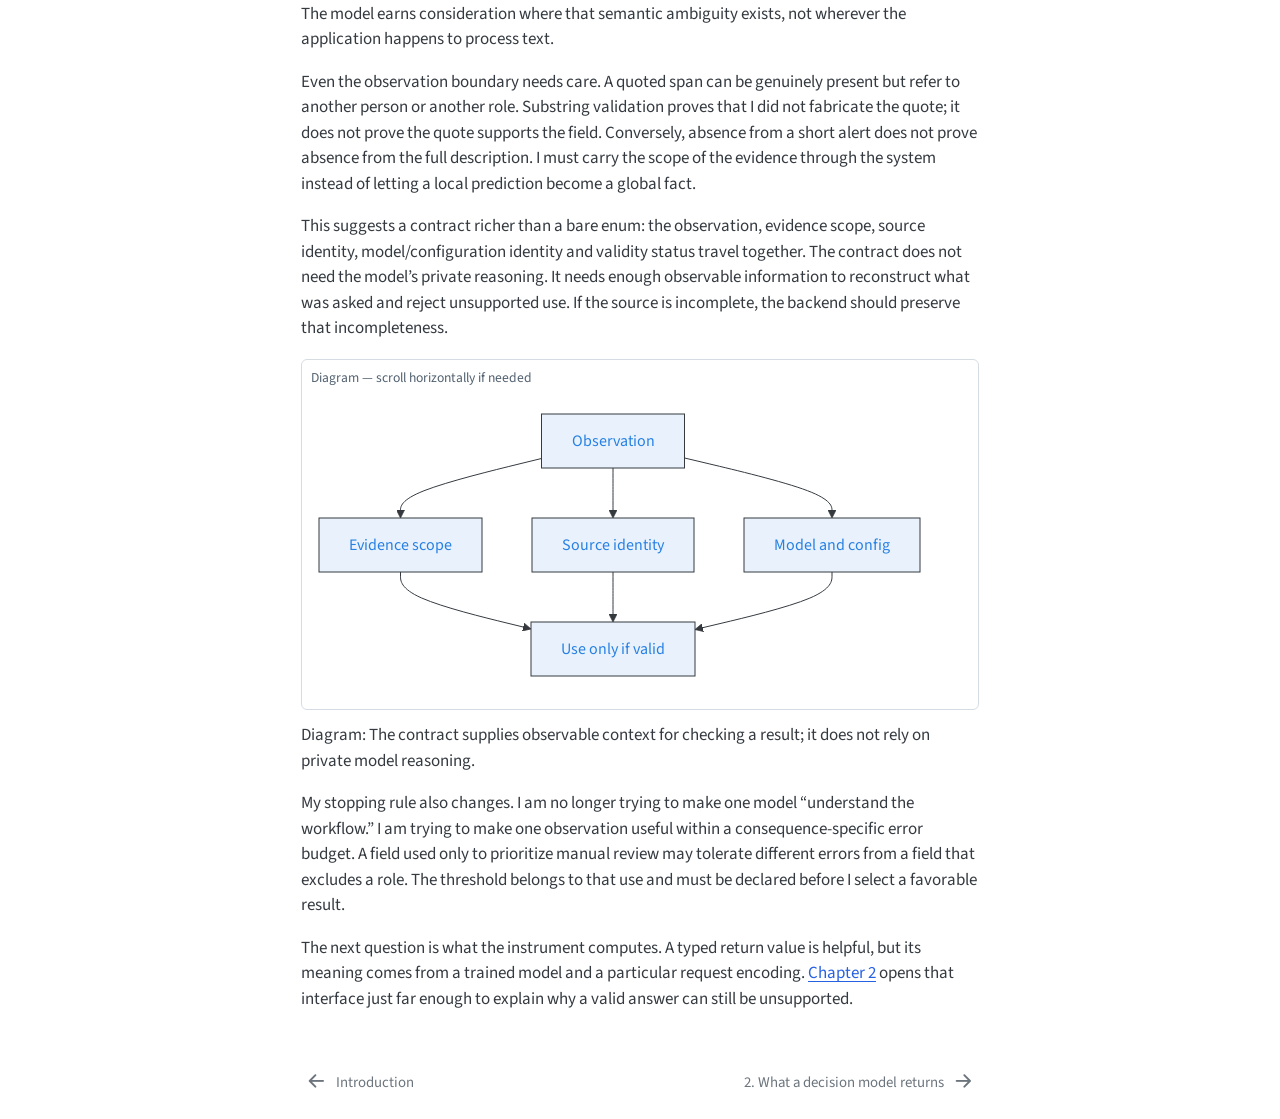
==== commit 6c9197ed: "docs: keep research diagrams readable on small screens" ====
--- a/docs/01-workflow.html
+++ b/docs/01-workflow.html
@@ -230,12 +230,13 @@
 <p>I therefore reduced the model’s job to observations about supplied text. For the fictional alert, an observation might be <code>people_management: not_stated</code>, with the relevant source identifier. Python would decide what to do with an unresolved field: retain the role, request the full description or send it for review. This makes uncertainty actionable without turning it into permission. A sensor may fail; the application must know what that failure means.</p>
 <!-- block: ch01-diagram-01 -->
 <p><span id="ch01-diagram-01"></span></p>
-<div class="cell" data-layout-align="default">
+<div class="cell" data-fig-responsive="false" data-layout-align="default">
 <div class="cell-output-display">
 <div>
 <p></p><figure class="figure"><p></p>
 <div>
-<pre class="mermaid mermaid-js">flowchart TD
+<pre class="mermaid mermaid-js">%%{init: {"flowchart": {"useMaxWidth": false}}}%%
+flowchart TD
     accTitle: Semantic observation within the workflow
     accDescr: The workflow parses an alert, obtains and validates an observation, applies policy and records an outcome. Unclear evidence can trigger review or a fuller source fetch through the application.
     Parse["Parse alert"] --&gt; Observe["Observe text"]
@@ -264,12 +265,13 @@
 <p>This suggests a contract richer than a bare enum: the observation, evidence scope, source identity, model/configuration identity and validity status travel together. The contract does not need the model’s private reasoning. It needs enough observable information to reconstruct what was asked and reject unsupported use. If the source is incomplete, the backend should preserve that incompleteness.</p>
 <!-- block: ch01-diagram-02 -->
 <p><span id="ch01-diagram-02"></span></p>
-<div class="cell" data-layout-align="default">
+<div class="cell" data-fig-responsive="false" data-layout-align="default">
 <div class="cell-output-display">
 <div>
 <p></p><figure class="figure"><p></p>
 <div>
-<pre class="mermaid mermaid-js">flowchart TD
+<pre class="mermaid mermaid-js">%%{init: {"flowchart": {"useMaxWidth": false}}}%%
+flowchart TD
     accTitle: Observable contract around a model result
     accDescr: An observation travels with its evidence scope, source identity and model configuration. Those fields support a validity check before use.
     Result["Observation"] --&gt; Scope["Evidence scope"]
--- a/docs/styles.css
+++ b/docs/styles.css
@@ -1 +1 @@
-table { display:block; overflow-x:auto; max-width:100%; } td,th { white-space:normal; overflow-wrap:anywhere; } pre { max-width:100%; overflow-x:auto; } img { max-width:100%; height:auto; }
+table { display:block; overflow-x:auto; max-width:100%; } td,th { white-space:normal; overflow-wrap:anywhere; } pre { max-width:100%; overflow-x:auto; } img { max-width:100%; height:auto; } main .cell { min-width:0; max-width:100%; } .cell-output-display:has(svg.mermaid-js) { overflow-x:auto; max-width:100%; padding:0.5rem; border:1px solid #d5dce3; border-radius:6px; margin:0.75rem 0; text-align:left!important; } .cell-output-display:has(svg.mermaid-js)::before { content:"Diagram — scroll horizontally if needed"; display:block; position:sticky; left:0; font-size:0.8rem; color:#526170; margin-bottom:0.5rem; } .cell-output-display:has(svg.mermaid-js) .quarto-figure { text-align:left!important; } svg.mermaid-js { display:block; margin:0; }
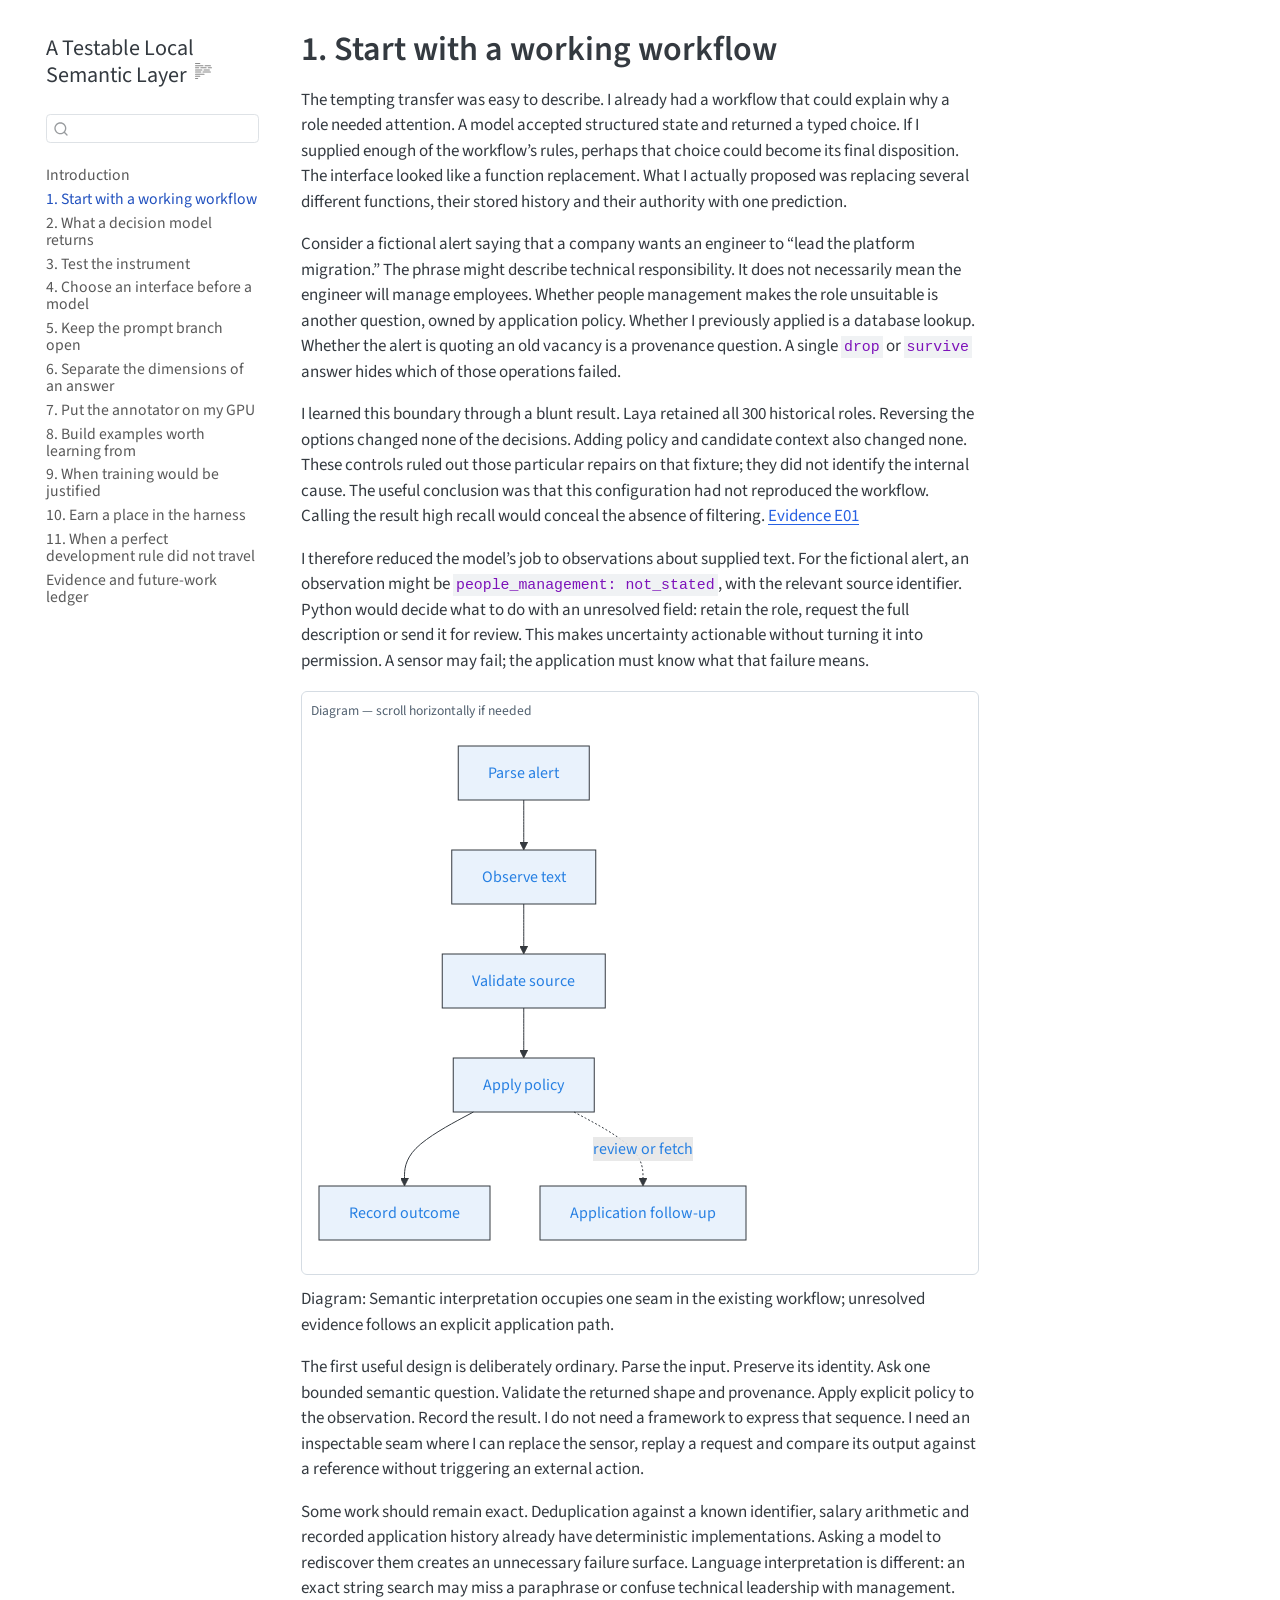
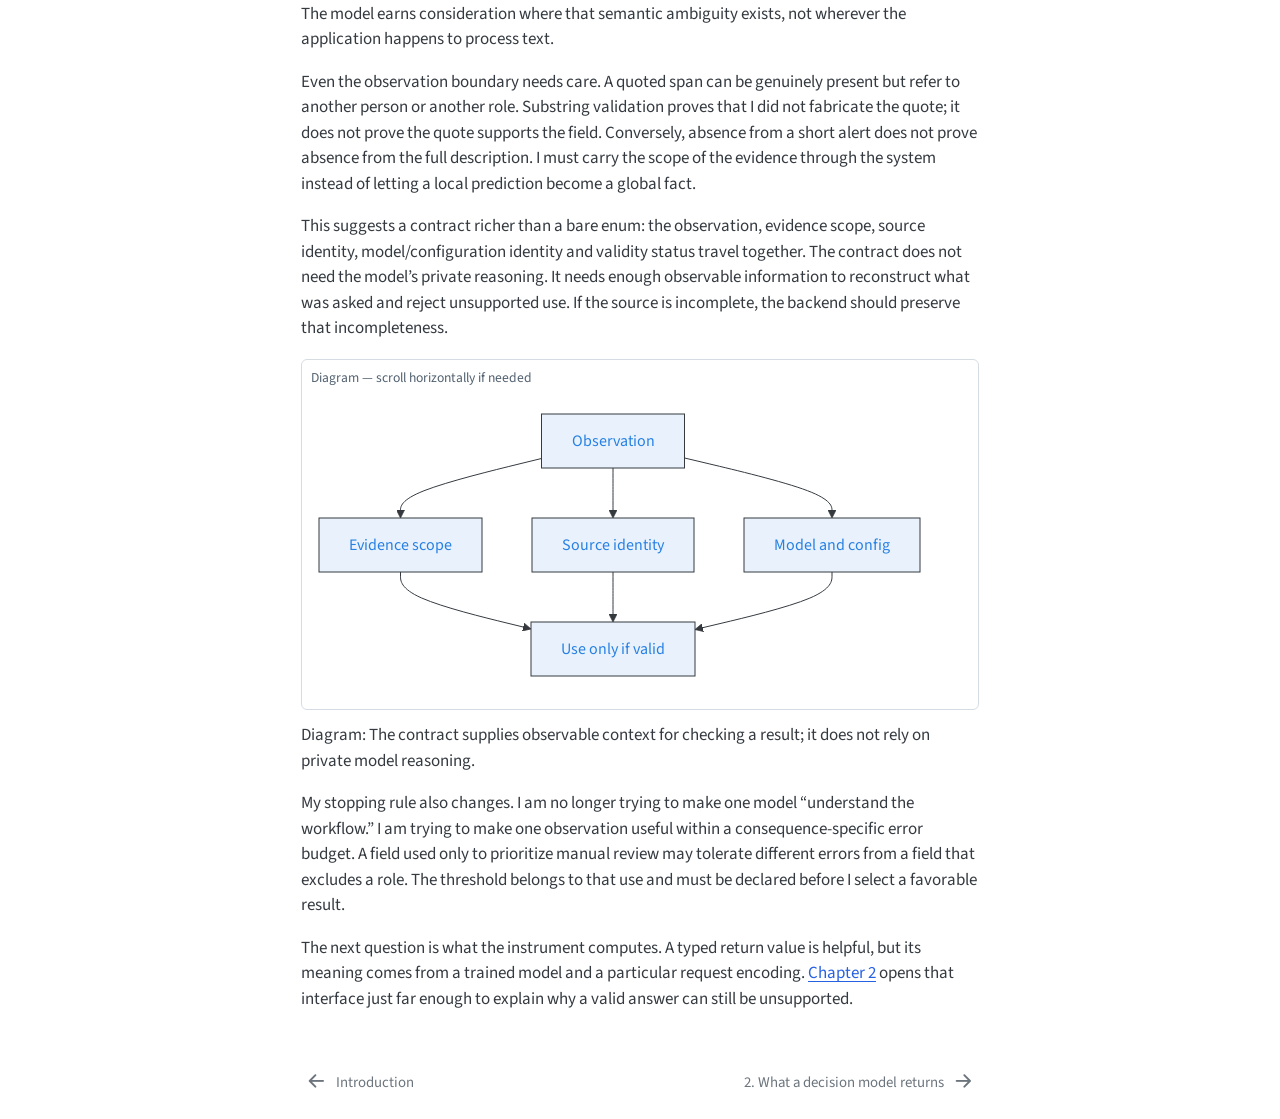
==== commit c5f68785: "docs: publish frozen-head and heuristic holdout chapter" ====
--- a/docs/01-workflow.html
+++ b/docs/01-workflow.html
@@ -181,6 +181,11 @@
 </li>
         <li class="sidebar-item">
   <div class="sidebar-item-container"> 
+  <a href="./11-priors.html" class="sidebar-item-text sidebar-link"><span class="chapter-title">11. When a perfect development rule did not travel</span></a>
+  </div>
+</li>
+        <li class="sidebar-item">
+  <div class="sidebar-item-container"> 
   <a href="./evidence.html" class="sidebar-item-text sidebar-link"><span class="chapter-title">Evidence and future-work ledger</span></a>
   </div>
 </li>
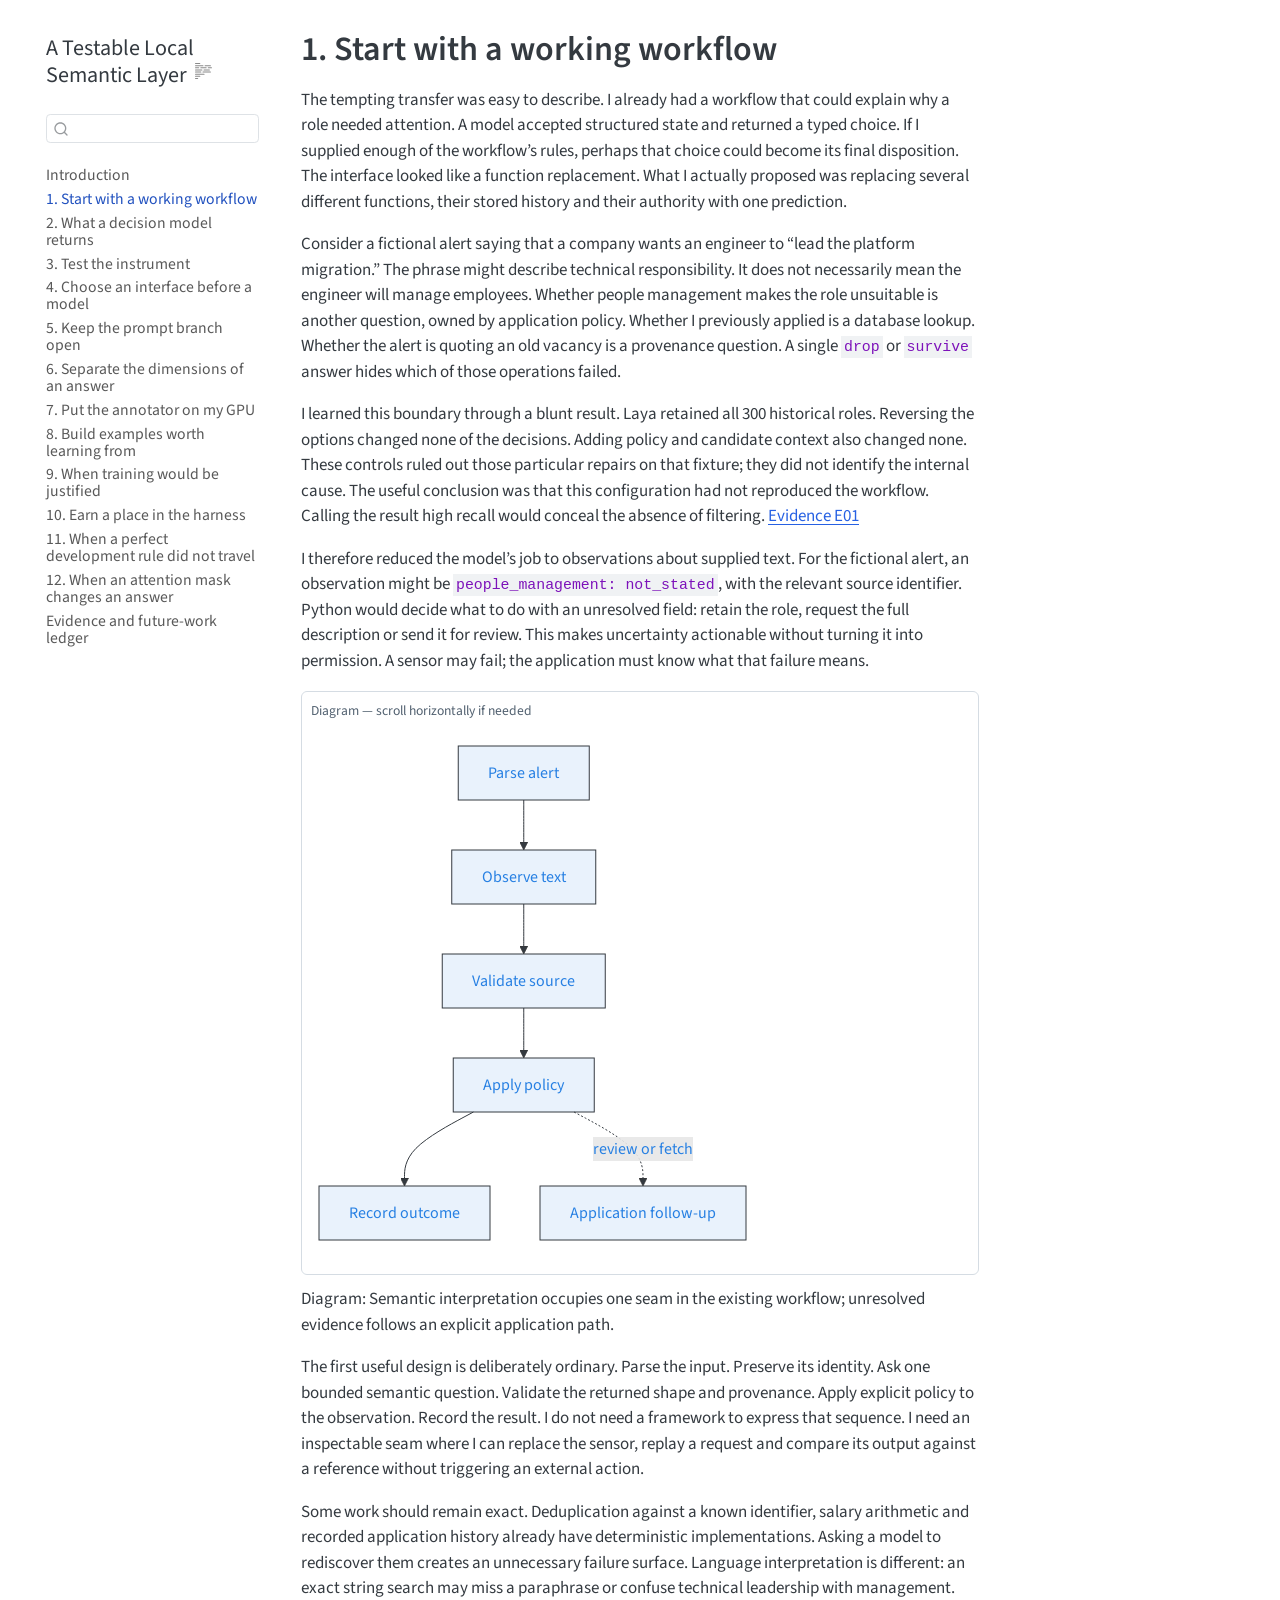
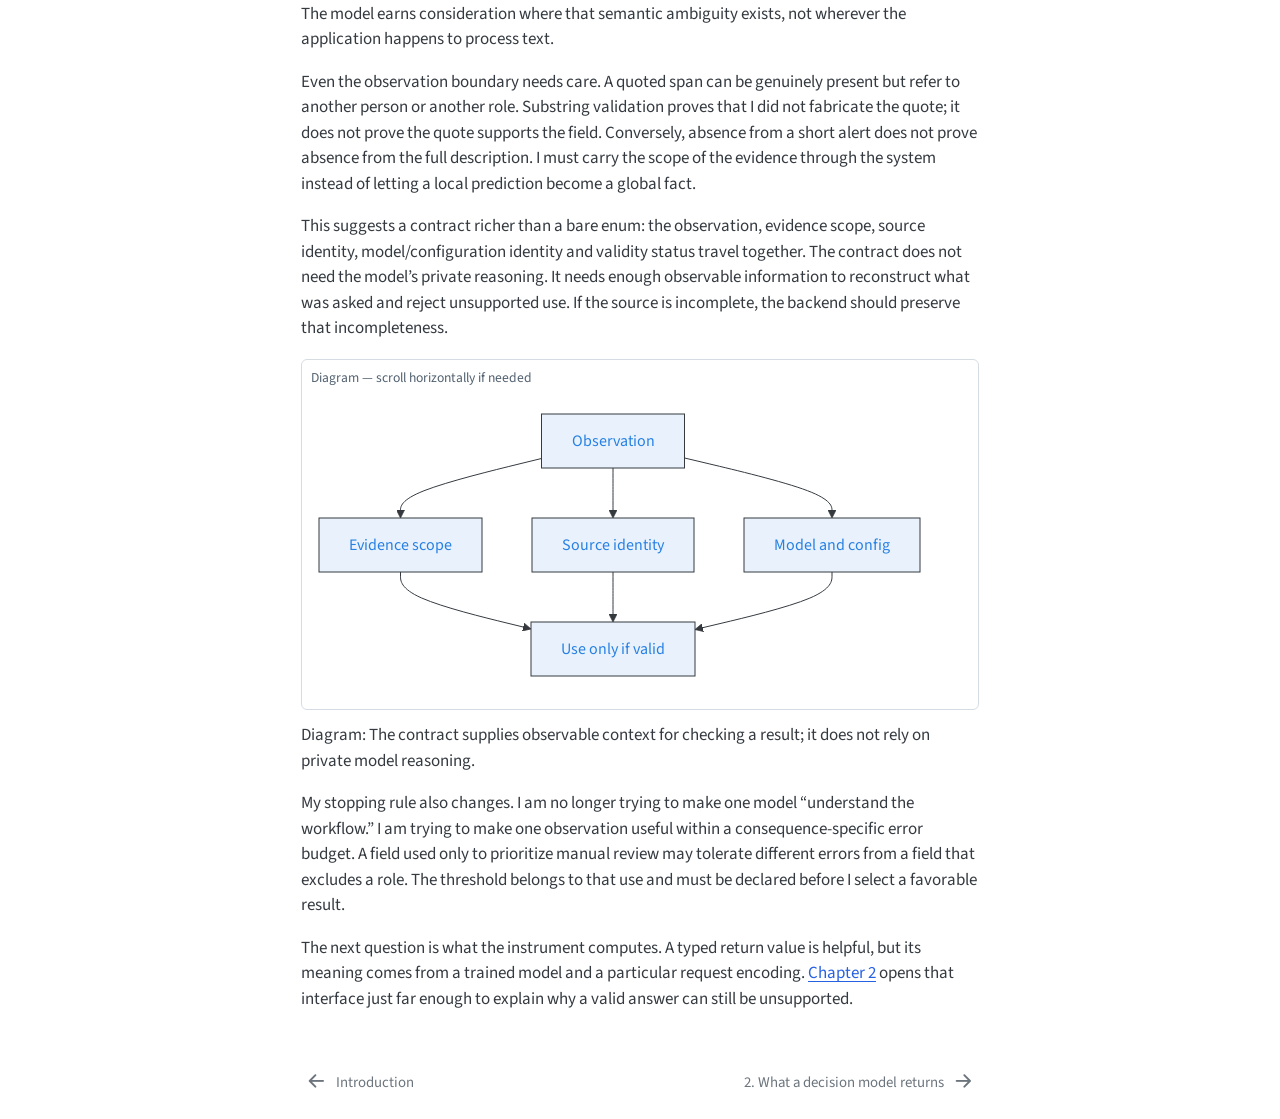
==== commit ad6d80b2: "docs: illustrate zero-shot attention routing diagnostics" ====
--- a/docs/01-workflow.html
+++ b/docs/01-workflow.html
@@ -186,6 +186,11 @@
 </li>
         <li class="sidebar-item">
   <div class="sidebar-item-container"> 
+  <a href="./12-attention.html" class="sidebar-item-text sidebar-link"><span class="chapter-title">12. When an attention mask changes an answer</span></a>
+  </div>
+</li>
+        <li class="sidebar-item">
+  <div class="sidebar-item-container"> 
   <a href="./evidence.html" class="sidebar-item-text sidebar-link"><span class="chapter-title">Evidence and future-work ledger</span></a>
   </div>
 </li>
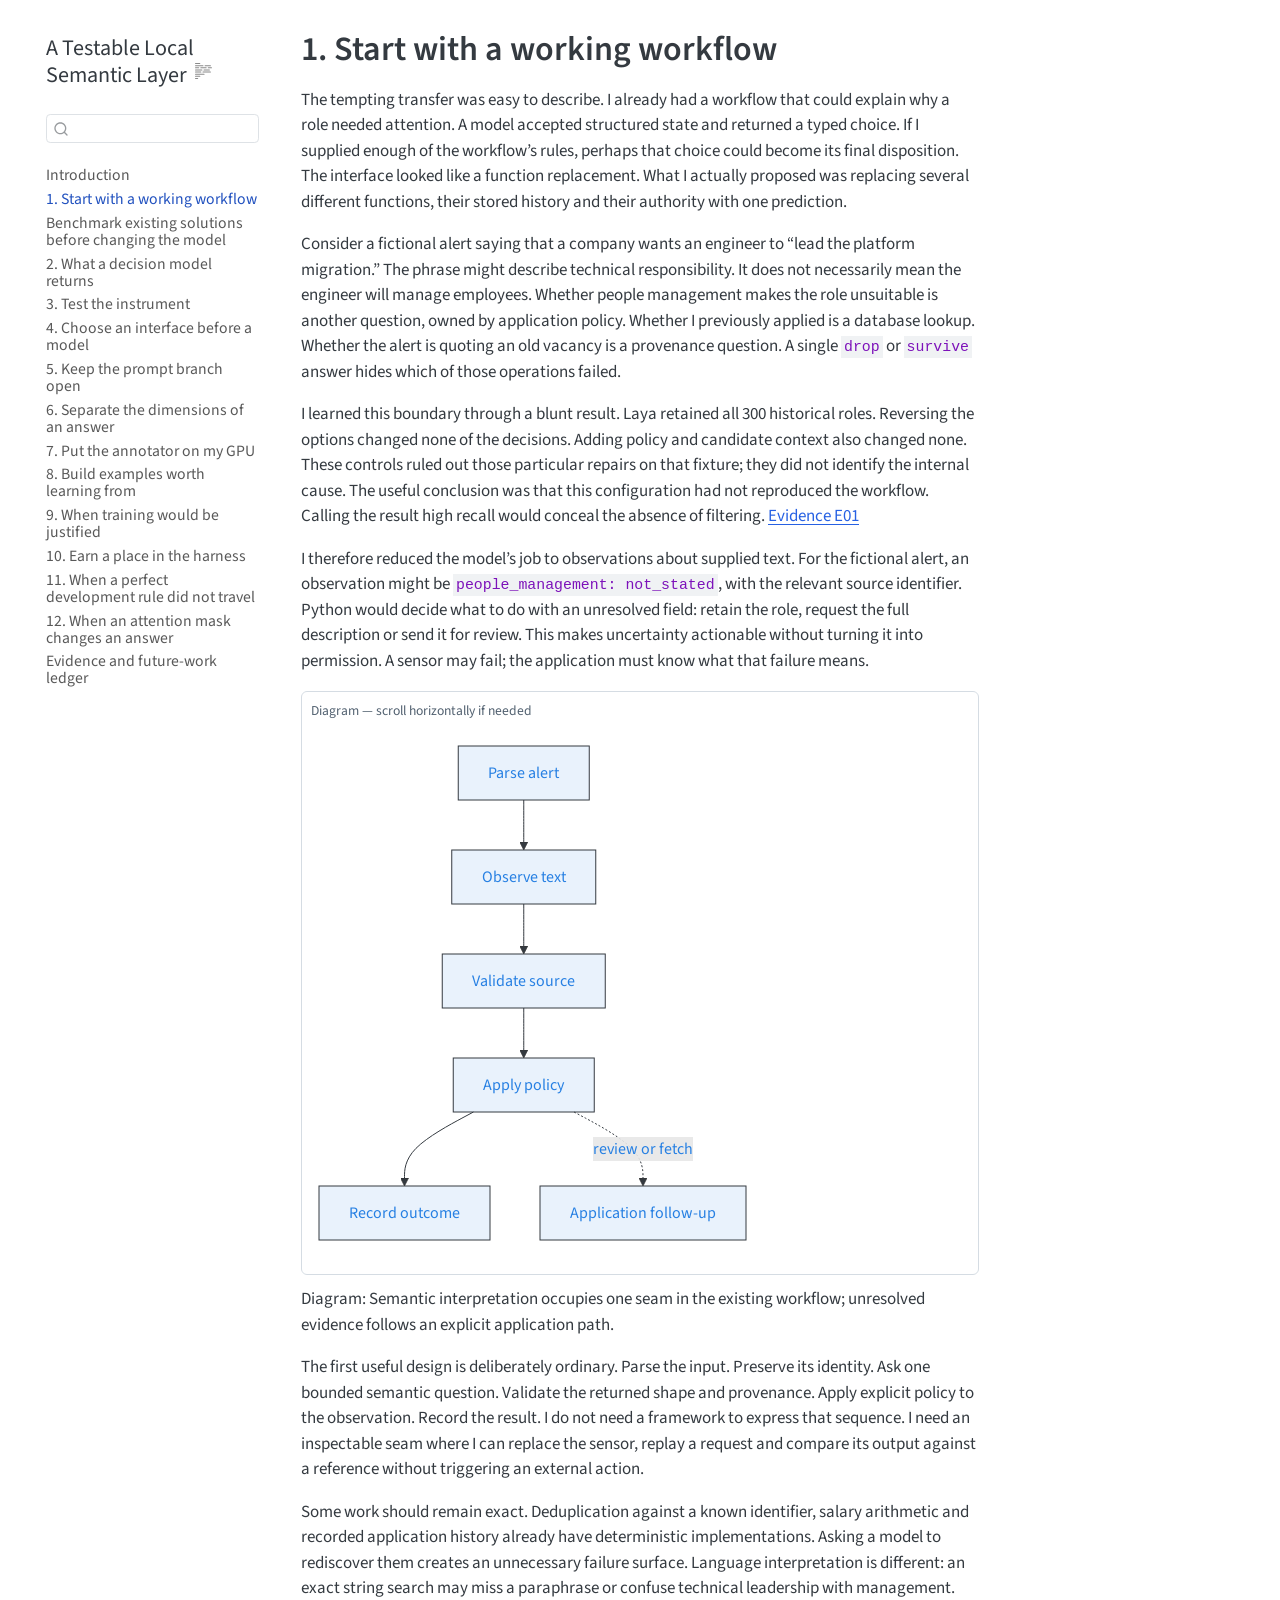
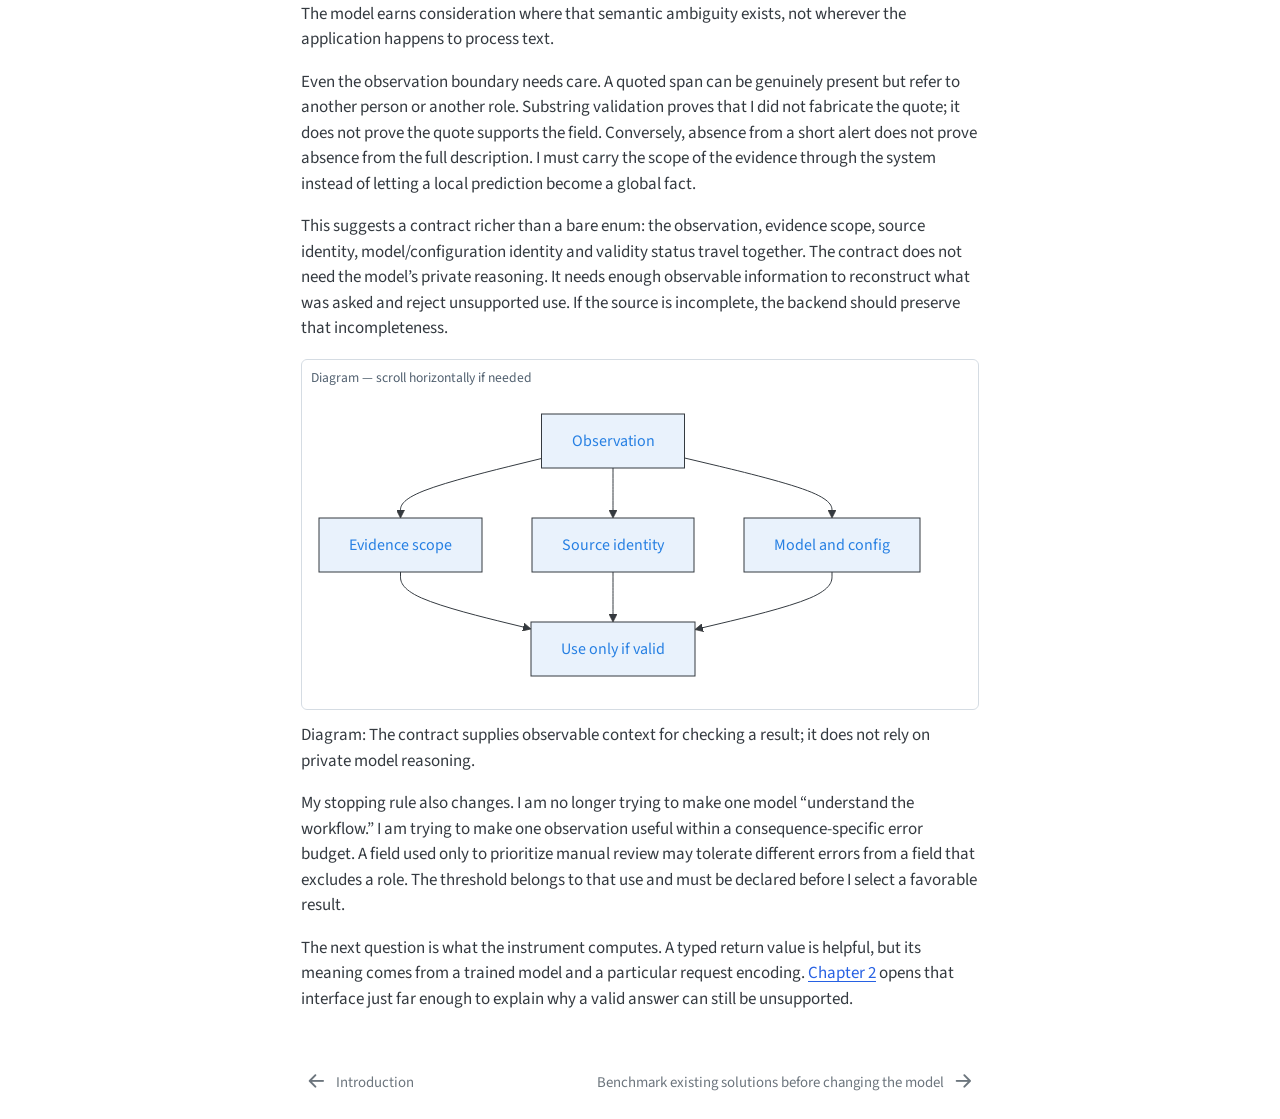
==== commit 845c0a0a: "docs: publish unified existing-solutions benchmark chapter" ====
--- a/docs/01-workflow.html
+++ b/docs/01-workflow.html
@@ -36,7 +36,7 @@
 <script src="site_libs/quarto-search/fuse.min.js"></script>
 <script src="site_libs/quarto-search/quarto-search.js"></script>
 <meta name="quarto:offset" content="./">
-<link href="./02-instrument.html" rel="next">
+<link href="./02-existing-solutions.html" rel="next">
 <link href="./index.html" rel="prev">
 <script src="site_libs/quarto-html/quarto.js" type="module"></script>
 <script src="site_libs/quarto-html/tabsets/tabsets.js" type="module"></script>
@@ -132,6 +132,11 @@
         <li class="sidebar-item">
   <div class="sidebar-item-container"> 
   <a href="./01-workflow.html" class="sidebar-item-text sidebar-link active"><span class="chapter-title">1. Start with a working workflow</span></a>
+  </div>
+</li>
+        <li class="sidebar-item">
+  <div class="sidebar-item-container"> 
+  <a href="./02-existing-solutions.html" class="sidebar-item-text sidebar-link"><span class="chapter-title">Benchmark existing solutions before changing the model</span></a>
   </div>
 </li>
         <li class="sidebar-item">
@@ -714,8 +719,8 @@
       </a>          
   </div>
   <div class="nav-page nav-page-next">
-      <a href="./02-instrument.html" class="pagination-link" aria-label="2. What a decision model returns">
-        <span class="nav-page-text"><span class="chapter-title">2. What a decision model returns</span></span> <i class="bi bi-arrow-right-short"></i>
+      <a href="./02-existing-solutions.html" class="pagination-link" aria-label="Benchmark existing solutions before changing the model">
+        <span class="nav-page-text"><span class="chapter-title">Benchmark existing solutions before changing the model</span></span> <i class="bi bi-arrow-right-short"></i>
       </a>
   </div>
 </nav>
